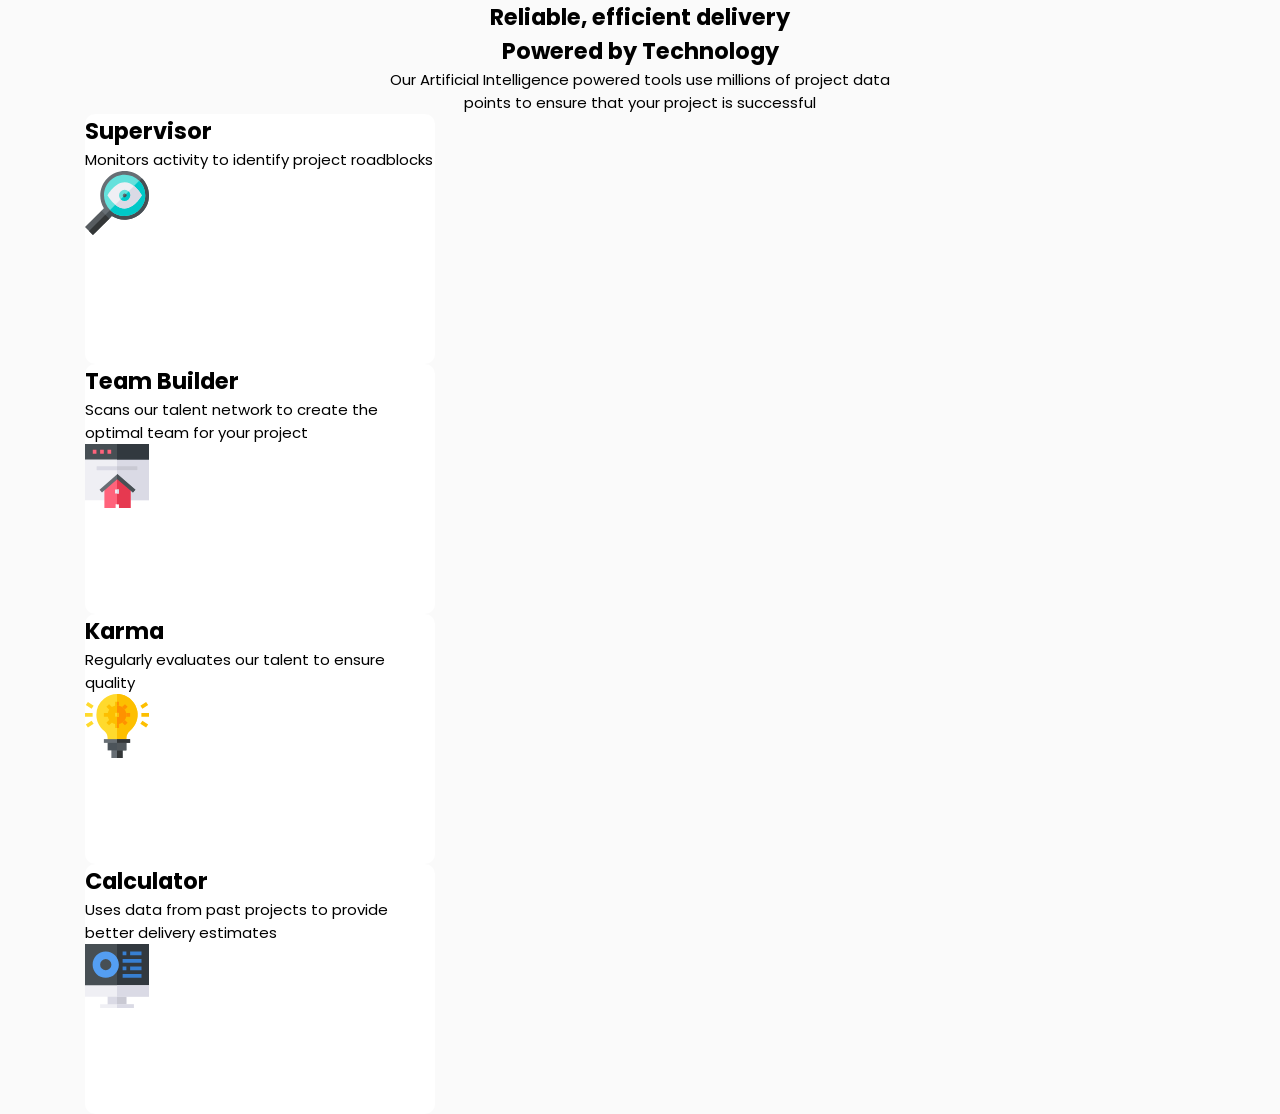
==== solutions/four-card-feature-section-master/index.html @ f9c38733 "from laptop" ====
<!DOCTYPE html>
<html lang="en">
<head>
  <meta charset="UTF-8">
  <meta name="viewport" content="width=device-width, initial-scale=1.0"> 

  <link rel="icon" type="image/png" sizes="32x32" href="./images/favicon-32x32.png">
  <link rel="stylesheet" href="./style.css">
  <title>Four card feature section</title>

</head>
<body>
  <div id="top-container">
    <h2 class="top-title">
      Reliable, efficient delivery
    </h2>
    <h2 class="main-container">
      Powered by Technology
    </h2>
    <p class="top-p">
      Our Artificial Intelligence powered tools use millions of project data points 
      to ensure that your project is successful
    </p>
  </div>

  <div id="card-container">
    <div class="card" id="card-1">
      <h2 class="card-title">Supervisor</h2>
      <p class="card-p">
        Monitors activity to identify project roadblocks
      </p>
      <img src="./images/icon-supervisor.svg" alt="icon-supervisor" class="card-img">
    </div>
  
    <div class="card" id="card-2">
      <h2 class="card-title">Team Builder</h2>
      <p class="card-p">
        Scans our talent network to create the optimal team for your project
      </p>
      <img src="./images/icon-team-builder.svg" alt="icon-team-builder" class="card-img">
    </div>
  
    <div class="card" id="card-3">
      <h2 class="card-title">Karma</h2>
      <p class="card-p">
        Regularly evaluates our talent to ensure quality
      </p>
      <img src="./images/icon-karma.svg" alt="icon-karma" class="card-img">
    </div>
  
    <div class="card" id="card-4">
      <h2 class="card-title">Calculator</h2>
      <p class="card-p">
        Uses data from past projects to provide better delivery estimates
      </p>
      <img src="./images/icon-calculator.svg" alt="icon-calculator" class="card-img">    
    </div>
  </div>

</body>
</html>
---- solutions/four-card-feature-section-master/style.css ----
@import url('https://fonts.googleapis.com/css2?family=Inter:wght@400;700&family=League+Spartan:wght@400;500;700&family=Lexend+Deca&family=Poppins:wght@200;400;600&display=swap');

* {
    margin: 0px;
    padding: 0px;
}

body {
    font-size: 15px;
    font-family: 'Poppins', sans-serif;
    background-color: hsl(0, 0%, 98%);
}

#top-container {
    width: 510px;
    margin: auto;
    text-align: center;
}

#card-container {
    width: 1110px;
    margin: auto;
}

.card {
    width: 350px;
    height: 250px;
    background-color: white;
    border-radius: 10px;
}
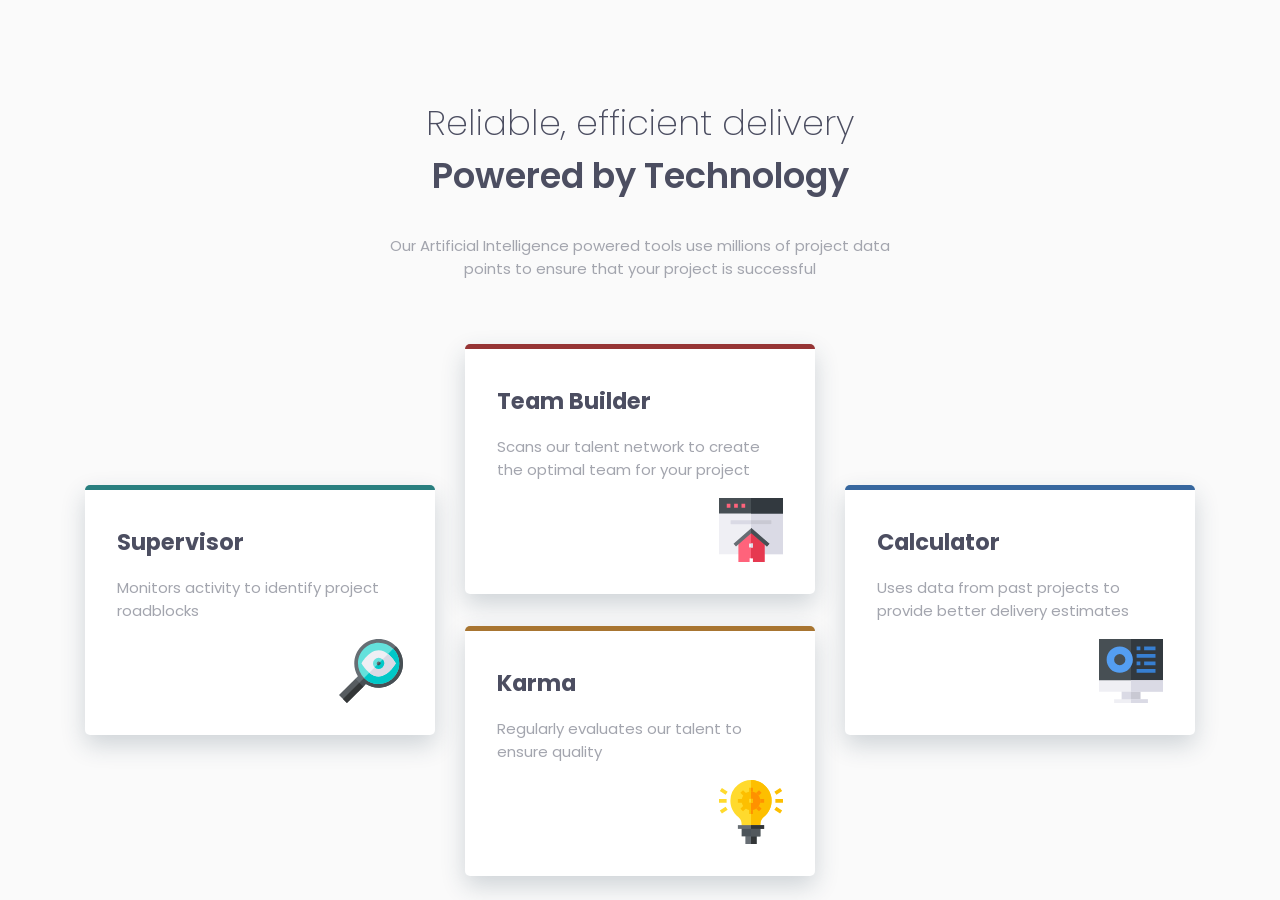
==== commit 6a8c2c52: "four-card-feature-section step1 complite" ====
--- a/solutions/four-card-feature-section-master/index.html
+++ b/solutions/four-card-feature-section-master/index.html
@@ -1,61 +1,78 @@
 <!DOCTYPE html>
 <html lang="en">
-<head>
-  <meta charset="UTF-8">
-  <meta name="viewport" content="width=device-width, initial-scale=1.0"> 
+  <head>
+    <meta charset="UTF-8" />
+    <meta name="viewport" content="width=device-width, initial-scale=1.0" />
 
-  <link rel="icon" type="image/png" sizes="32x32" href="./images/favicon-32x32.png">
-  <link rel="stylesheet" href="./style.css">
-  <title>Four card feature section</title>
+    <link
+      rel="icon"
+      type="image/png"
+      sizes="32x32"
+      href="./images/favicon-32x32.png"
+    />
+    <link rel="stylesheet" href="./style.css" />
+    <title>Four card feature section</title>
+  </head>
+  <body>
+    <div id="top-container">
+      <h2 id="top-title">Reliable, efficient delivery</h2>
+      <h2 id="main-title">Powered by Technology</h2>
+      <p id="top-p">
+        Our Artificial Intelligence powered tools use millions of project data
+        points to ensure that your project is successful
+      </p>
+    </div>
 
-</head>
-<body>
-  <div id="top-container">
-    <h2 class="top-title">
-      Reliable, efficient delivery
-    </h2>
-    <h2 class="main-container">
-      Powered by Technology
-    </h2>
-    <p class="top-p">
-      Our Artificial Intelligence powered tools use millions of project data points 
-      to ensure that your project is successful
-    </p>
-  </div>
+    <div id="card-container">
+      <div id="col-1">
+        <div class="card" id="card-1">
+          <h2 class="card-title">Supervisor</h2>
+          <p class="card-p">Monitors activity to identify project roadblocks</p>
+          <img
+            src="./images/icon-supervisor.svg"
+            alt="icon-supervisor"
+            class="card-img"
+          />
+        </div>
+      </div>
 
-  <div id="card-container">
-    <div class="card" id="card-1">
-      <h2 class="card-title">Supervisor</h2>
-      <p class="card-p">
-        Monitors activity to identify project roadblocks
-      </p>
-      <img src="./images/icon-supervisor.svg" alt="icon-supervisor" class="card-img">
+      <div id="col-2">
+        <div class="card" id="card-2">
+          <h2 class="card-title">Team Builder</h2>
+          <p class="card-p">
+            Scans our talent network to create the optimal team for your project
+          </p>
+          <img
+            src="./images/icon-team-builder.svg"
+            alt="icon-team-builder"
+            class="card-img"
+          />
+        </div>
+
+        <div class="card" id="card-3">
+          <h2 class="card-title">Karma</h2>
+          <p class="card-p">Regularly evaluates our talent to ensure quality</p>
+          <img
+            src="./images/icon-karma.svg"
+            alt="icon-karma"
+            class="card-img"
+          />
+        </div>
+      </div>
+
+      <div id="col-3">
+        <div class="card" id="card-4">
+          <h2 class="card-title">Calculator</h2>
+          <p class="card-p">
+            Uses data from past projects to provide better delivery estimates
+          </p>
+          <img
+            src="./images/icon-calculator.svg"
+            alt="icon-calculator"
+            class="card-img"
+          />
+        </div>
+      </div>
     </div>
-  
-    <div class="card" id="card-2">
-      <h2 class="card-title">Team Builder</h2>
-      <p class="card-p">
-        Scans our talent network to create the optimal team for your project
-      </p>
-      <img src="./images/icon-team-builder.svg" alt="icon-team-builder" class="card-img">
-    </div>
-  
-    <div class="card" id="card-3">
-      <h2 class="card-title">Karma</h2>
-      <p class="card-p">
-        Regularly evaluates our talent to ensure quality
-      </p>
-      <img src="./images/icon-karma.svg" alt="icon-karma" class="card-img">
-    </div>
-  
-    <div class="card" id="card-4">
-      <h2 class="card-title">Calculator</h2>
-      <p class="card-p">
-        Uses data from past projects to provide better delivery estimates
-      </p>
-      <img src="./images/icon-calculator.svg" alt="icon-calculator" class="card-img">    
-    </div>
-  </div>
-
-</body>
-</html>+  </body>
+</html>
--- a/solutions/four-card-feature-section-master/style.css
+++ b/solutions/four-card-feature-section-master/style.css
@@ -1,4 +1,4 @@
-@import url('https://fonts.googleapis.com/css2?family=Inter:wght@400;700&family=League+Spartan:wght@400;500;700&family=Lexend+Deca&family=Poppins:wght@200;400;600&display=swap');
+@import url('https://fonts.googleapis.com/css2?family=Poppins:wght@200;400;600&display=swap');
 
 * {
     margin: 0px;
@@ -9,22 +9,80 @@
     font-size: 15px;
     font-family: 'Poppins', sans-serif;
     background-color: hsl(0, 0%, 98%);
+    color: hsl(234, 12%, 34%);
 }
 
 #top-container {
     width: 510px;
     margin: auto;
     text-align: center;
+    margin-top: 6rem;
+    margin-bottom: 4rem;
+}
+
+#top-title {
+    font-weight: 200;
+    font-size: 2.2rem;
+}
+
+#main-title {
+    font-size: 2.2rem;
+    font-weight: 600;
+}
+
+#top-p {
+    margin-top: 2rem;
+    color: hsl(229, 6%, 66%);
 }
 
 #card-container {
     width: 1110px;
     margin: auto;
+    display: flex;
+    justify-content: space-between;
+    align-items: center;
 }
 
 .card {
     width: 350px;
     height: 250px;
     background-color: white;
-    border-radius: 10px;
+    border-radius: 5px;
+    box-shadow: 0px 10px 25px 0px rgba(34, 60, 80, 0.2);
+    box-sizing:border-box;
+    padding-top: 2.2rem;
+    padding-left: 2rem;
+    padding-right: 2rem;
+    padding-bottom: 2rem;
+    display: flex;
+    flex-direction: column;
+    justify-content: space-between;
 }
+
+.card img {
+    height: 64px;
+    width: 64px;
+    align-self:flex-end;
+}
+
+.card-p {
+    color: hsl(229, 6%, 66%);
+}
+
+
+#card-1 {
+    border-top: 5px inset hsl(180, 62%, 55%);
+}
+
+#card-2 {
+    margin-bottom: 2rem;
+    border-top: 5px inset hsl(0, 78%, 62%);
+}
+
+#card-3 {
+    border-top: 5px inset hsl(34, 97%, 64%);
+}
+
+#card-4 {
+    border-top: 5px inset hsl(212, 86%, 64%);
+}
